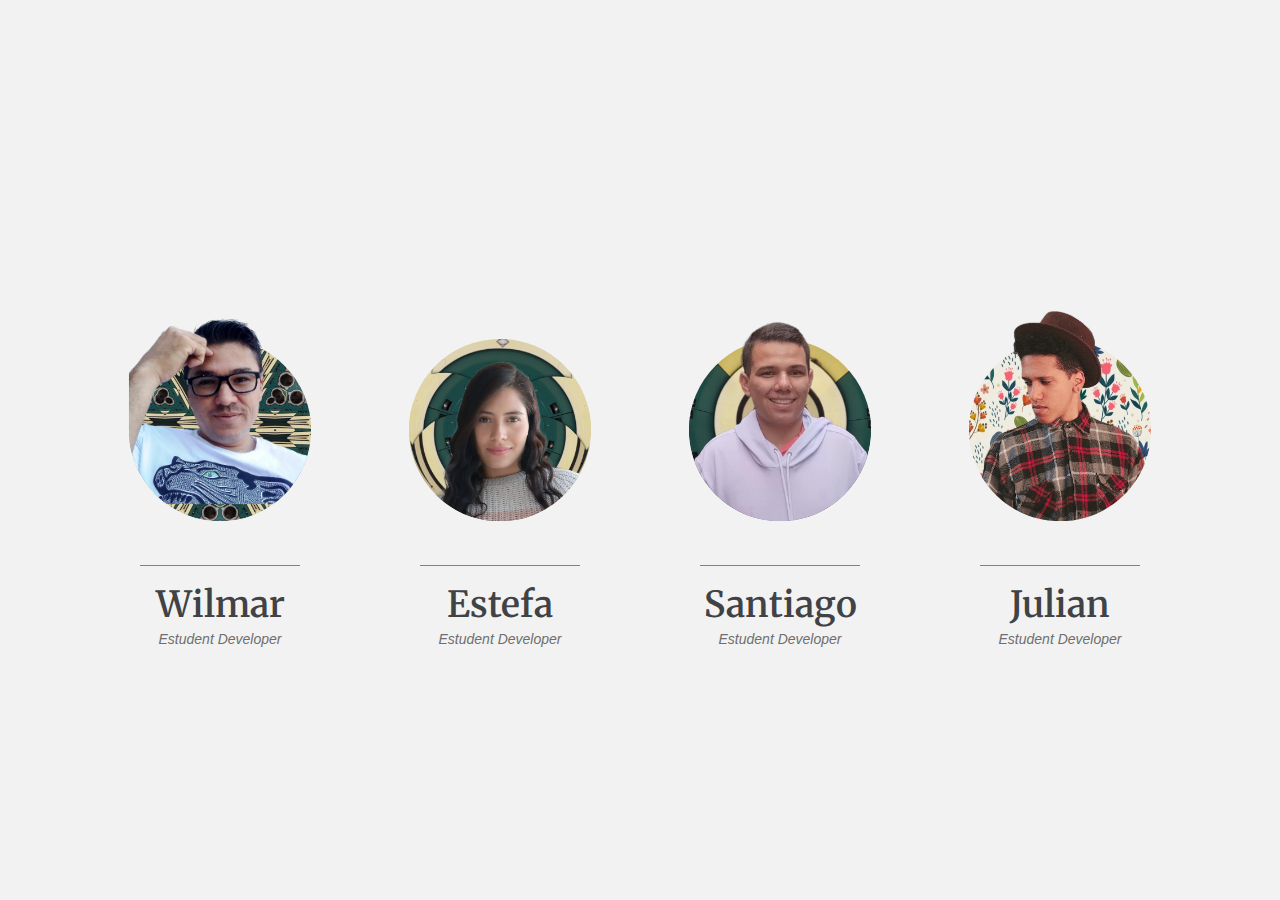
==== page/integrantes.html @ 1e8ea2bb "agrgando los primeros commic del proyecto" ====
<!DOCTYPE html>
<html lang="es">
    
    <head>
        <meta charset="UTF-8">
        <meta name="viewport" content="width=device-width, initial-scale=1.0">
        <link rel="stylesheet" href="https://cdnjs.cloudflare.com/ajax/libs/font-awesome/6.4.2/css/all.min.css"
        integrity="sha512-z3gLpd7yknf1YoNbCzqRKc4qyor8gaKU1qmn+CShxbuBusANI9QpRohGBreCFkKxLhei6S9CQXFEbbKuqLg0DA=="
        crossorigin="anonymous" referrerpolicy="no-referrer" />
        <link rel="stylesheet" href="../view/css/integrantes.css">
        <title>Integrantes</title>
    </head>
    <div class="arrow">
    
        <a href="./navbar.html"><i class="fa-solid fa-arrow-left"></i></a>
    </div>

<body>
    <div class="person">
        <div class="container">
            <div class="container-inner">
                <img class="circle"
                
                    src="../view/img/fondofoto2.jpg" />
                <img class="img img1"
                    src="../view/img/fotowilmar.png"/>
            </div>
        </div>
        <div class="divider"></div>
        <div class="name">Wilmar</div>
        <div class="title">Estudent Developer</div>
    </div>
    <div class="person">
        <div class="container">
            <div class="container-inner">
                <img class="circle"
                    src="../view/img/fondofoto3.jpg" />
                <img class="img img2"
                    src="../view/img/estefa (2).png" />
            </div>
        </div>
        <div class="divider"></div>
        <div class="name">Estefa</div>
        <div class="title">Estudent Developer</div>
    </div>
    <div class="person">
        <div class="container">
            <div class="container-inner">
                <img class="circle"
                    src="../view/img/fondofoto1.jpg" />
                <img class="img img3"
                    src="../view/img/Santiago.png" />
            </div>
        </div>
        <div class="divider"></div>
        <div class="name">Santiago</div>
        <div class="title">Estudent Developer</div>
    </div>
    <div class="person">
        <div class="container">
            <div class="container-inner">
                <img class="circle"
                    src="[data-uri]" />
                <img class="img img3"
                    src="[data-uri]" />
            </div>
        </div>
        <div class="divider"></div>
        <div class="name">Julian</div>
        <div class="title">Estudent Developer</div>
    </div>
</body>

</html>
---- view/css/integrantes.css ----
@import url("https://fonts.googleapis.com/css2?family=Merriweather:wght@900&family=Sumana:wght@700&display=swap");
body {
  align-items: center;
  background-color: #f2f2f2;
  display: flex;
  font-family: "Merriweather", serif;
  flex-wrap: wrap;
  justify-content: center;
  height: 100vh;
  margin: 0;
}
.person {
  align-items: center;
  display: flex;
  flex-direction: column;
  width: 280px;
}
.container {
  border-radius: 50%;
  height: 312px;
  -webkit-tap-highlight-color: transparent;
  transform: scale(0.48);
  transition: transform 250ms cubic-bezier(0.4, 0, 0.2, 1);
  width: 400px;
}
.container:after {
  background-color: #f2f2f2;
  content: "";
  height: 10px;
  position: absolute;
  top: 390px;
  width: 100%;
}
.container:hover {
  transform: scale(0.54);
}
.container-inner {
  clip-path: path(
    "M 390,400 C 390,504.9341 304.9341,590 200,590 95.065898,590 10,504.9341 10,400 V 10 H 200 390 Z"
  );
  position: relative;
  transform-origin: 50%;
  top: -200px;
}
.circle {
  background-color: #fee7d3;
  border-radius: 50%;
  cursor: pointer;
  height: 380px;
  left: 10px;
  pointer-events: none;
  position: absolute;
  top: 210px;
  width: 380px;
}
.img {
  pointer-events: none;
  position: relative;
  transform: translateY(20px) scale(1.15);
  transform-origin: 50% bottom;
  transition: transform 300ms cubic-bezier(0.4, 0, 0.2, 1);
}
.container:hover .img {
  transform: translateY(0) scale(1.2);
}
.img1 {
  left: 22px;
  top: 164px;
  width: 340px;
}
.img2 {
  left: -46px;
  top: 174px;
  width: 444px;
}
.img3 {
  left: -16px;
  top: 144px;
  width: 466px;
}
.divider {
  background-color: #ca6060;
  height: 1px;
  width: 160px;
}
.name {
  color: #404245;
  font-size: 36px;
  font-weight: 600;
  margin-top: 16px;
  text-align: center;
}
.title {
  color: #6e6e6e;
  font-family: arial;
  font-size: 14px;
  font-style: italic;
  margin-top: 4px;
}
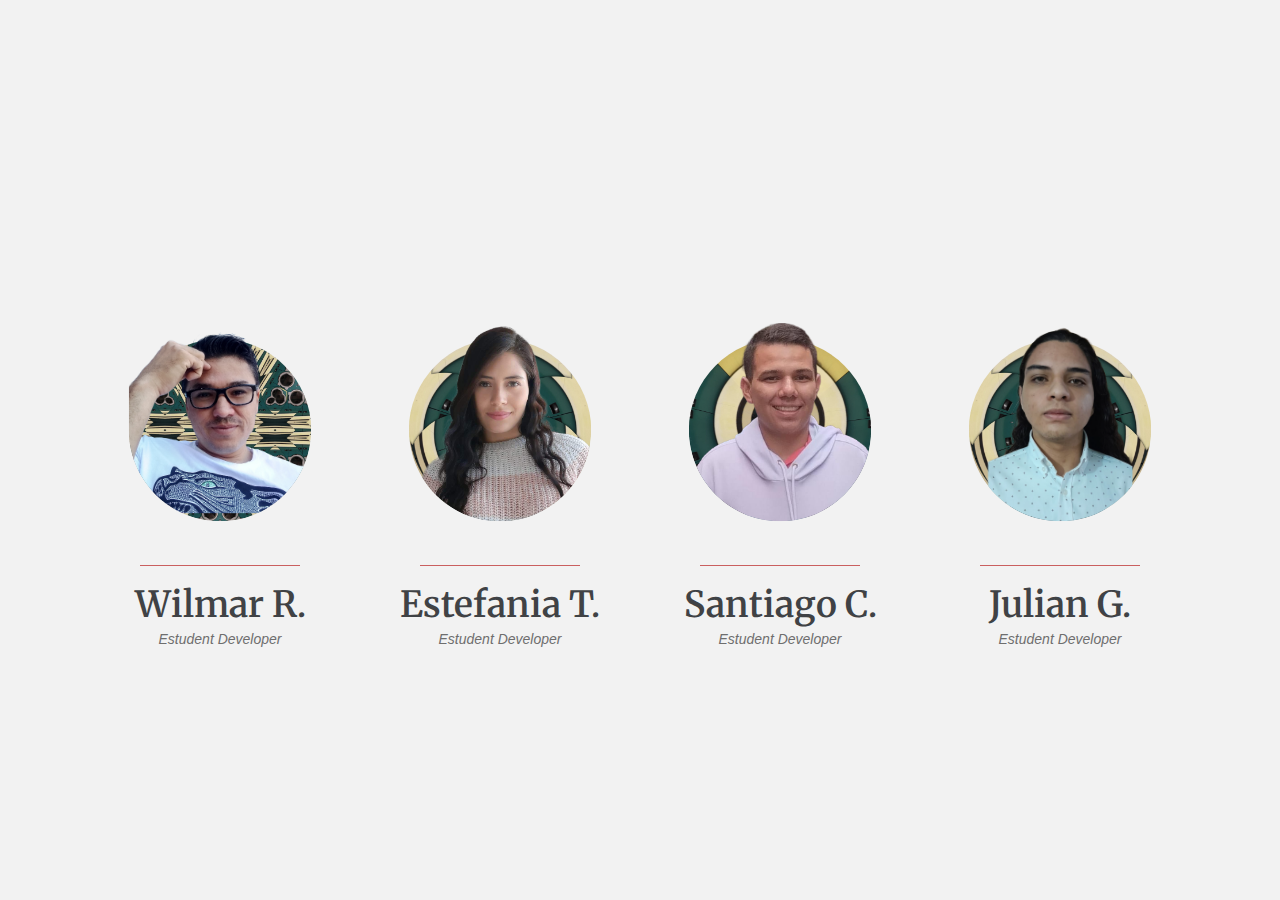
==== commit 922b424e: "agregamos foto juli" ====
--- a/page/integrantes.html
+++ b/page/integrantes.html
@@ -27,7 +27,7 @@
             </div>
         </div>
         <div class="divider"></div>
-        <div class="name">Wilmar</div>
+        <div class="name">Wilmar R.</div>
         <div class="title">Estudent Developer</div>
     </div>
     <div class="person">
@@ -40,7 +40,7 @@
             </div>
         </div>
         <div class="divider"></div>
-        <div class="name">Estefa</div>
+        <div class="name">Estefania T.</div>
         <div class="title">Estudent Developer</div>
     </div>
     <div class="person">
@@ -53,20 +53,20 @@
             </div>
         </div>
         <div class="divider"></div>
-        <div class="name">Santiago</div>
+        <div class="name">Santiago C.</div>
         <div class="title">Estudent Developer</div>
     </div>
     <div class="person">
         <div class="container">
             <div class="container-inner">
                 <img class="circle"
-                    src="[data-uri]" />
-                <img class="img img3"
-                    src="[data-uri]" />
+                    src="../view/img/fondofoto3.jpg" />
+                <img class="img img4"
+                    src="../view/img/juli.png">
             </div>
         </div>
         <div class="divider"></div>
-        <div class="name">Julian</div>
+        <div class="name">Julian G.</div>
         <div class="title">Estudent Developer</div>
     </div>
 </body>
--- a/view/css/integrantes.css
+++ b/view/css/integrantes.css
@@ -65,18 +65,23 @@
 }
 .img1 {
   left: 22px;
-  top: 164px;
-  width: 340px;
+  top: 194px;
+  width: 330px;
 }
 .img2 {
   left: -46px;
-  top: 174px;
+  top: 100px;
   width: 444px;
 }
 .img3 {
-  left: -16px;
+  left: -25px;
   top: 144px;
-  width: 466px;
+  width: 506px;
+}
+.img4 {
+  left: -220px;
+  top: 233px;
+  width: 792px;
 }
 .divider {
   background-color: #ca6060;
